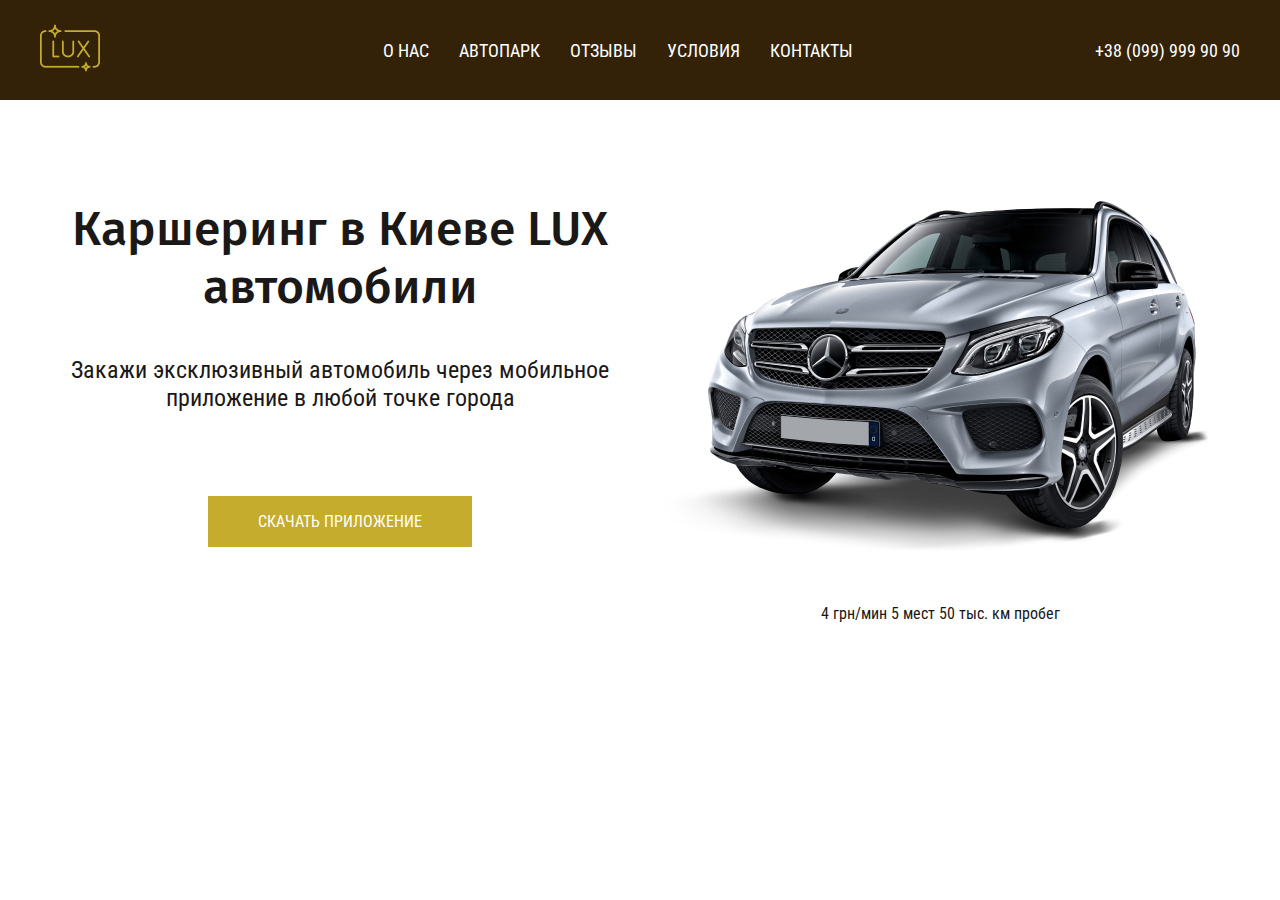
==== html/carsharing.html @ eff776c9 "gg" ====
<!DOCTYPE html>
<html lang="en">
  <head>
    <meta charset="utf-8" />
    <meta name="viewport" content="width=device-width, initial-scale=1" />
    <!--<link
    href="https://cdn.jsdelivr.net/npm/bootstrap@5.0.0-beta3/dist/css/bootstrap.min.css"
    rel="stylesheet"
    integrity="sha384-eOJMYsd53ii+scO/bJGFsiCZc+5NDVN2yr8+0RDqr0Ql0h+rP48ckxlpbzKgwra6"
    crossorigin="anonymous"
  />-->

    <link rel="preconnect" href="https://fonts.gstatic.com" />
    <link
      href="https://fonts.googleapis.com/css2?family=Fira+Sans:wght@500&family=Roboto+Condensed&display=swap"
      rel="stylesheet"
    />
    <link href="../css/carsharing_style.css" rel="stylesheet" />
    <title>LUX carsharing</title>
  </head>
  <body>
    <header class="header">
      <div class="container">
        <div class="header__inner">
          <a href="#" class="logo">
            <img src="../img_carsharing/lux logoo.jpg " alt="logo" />
          </a>
          <nav class="navbar">
            <ul class="navbar__list">
              <li class="nav__item">
                <a href="#" class="nav__link">О НАС</a>
              </li>
              <li class="nav__item">
                <a href="#" class="nav__link">АВТОПАРК</a>
              </li>
              <li class="nav__item">
                <a href="#" class="nav__link">ОТЗЫВЫ</a>
              </li>
              <li class="nav__item">
                <a href="#" class="nav__link">УСЛОВИЯ</a>
              </li>
              <li class="nav__item">
                <a href="#" class="nav__link">КОНТАКТЫ</a>
              </li>
            </ul>
          </nav>
          <a href="tel:380999999090" class="phone"> +38 (099) 999 90 90 </a>
        </div>
      </div>
    </header>
    <section class="top">
      <div class="container">
        <div class="top__heading">
          <div class="top__content">
            <h1 class="top__title">Каршеринг в Киеве LUX автомобили</h1>
            <p class="top__text">
              Закажи эксклюзивный автомобиль через мобильное приложение в любой
              точке города
            </p>
            <a href="#" class="top-btn-download">Скачать приложение</a>
          </div>
          <div class="top__slider">
              <div class="top__slider-item">
                <img class="top__slider-img"src="../img_carsharing/car_img_slider.jpg" alt="car">
                <p class="top__slider-text">
                    4 грн/мин 5 мест 50 тыс. км пробег
                </p>
              </div>
          </div>
        </div>
      </div>
    </section>
    <!--
    <script
      src="https://cdn.jsdelivr.net/npm/bootstrap@5.0.0-beta3/dist/js/bootstrap.bundle.min.js"
      integrity="sha384-JEW9xMcG8R+pH31jmWH6WWP0WintQrMb4s7ZOdauHnUtxwoG2vI5DkLtS3qm9Ekf"
      crossorigin="anonymous"
    ></script>  
    -->
  </body>
</html>
---- css/carsharing_style.css ----
body{
    margin: 0;
    padding: 0;
    color: #1B1818;
    font-family: 'Roboto Condensed', sans-serif;
    /*font-family: 'Fira Sans', sans-serif;*/
}

*,
:after,
:before{
    box-sizing: border-box;
}

a{
    text-decoration: none;
    color:#FEFEFE;
}

p{
    margin: 0;
    padding: 0;
}

h1,h2,h3,h4,h5,h6{
    margin: 0;
    padding: 0;
    color:#1B1818; 
    font-family: 'Fira Sans', sans-serif;
    font-weight: 500;
}

.container{
    max-width: 1200px;
    margin: 0 auto;
}

/*  Header  */

.header{
    background-color: #332208;
    width: 100%;
}

.header__inner{
    align-items: center;
    display: flex;
    justify-content: space-between;
    height: 100px;
}

.phone{
    font-size: 18px;
    line-height: 21px;
}


/*  Nav  */

.navbar__list{
    display: flex;
}

li{
    list-style: none;
}

.nav__item{
    margin: 0 15px;
}

.nav__link{
    font-size: 18px;
    padding: 5px 0; 
}

.nav__link:hover{
    border-bottom: 1px solid #FEFEFE;
}

/*  Top  */

.top__heading{
    width: 100%;
    display: flex;
    margin-top: 50px;
}
/*  Top content  */

.top__content{
    width: 50%;
    text-align: center;
}

.top__title{
   font-size: 48px;
   margin-top: 50px;
}

.top__text{
    font-size: 24px;
    margin: 40px 0 100px 0;
}

.top-btn-download{
    background-color:#C5AC2D;
    font-size: 16px;
    padding:15px 49px;
    text-transform: uppercase;
    line-height: 19px;
    border:1px solid #C5AC2D;
}

.top-btn-download:hover{
    background-color:#FEFEFE;
    color:#C5AC2D;
}

/*  Top slider  */

.top__slider{
    width: 50%;
    text-align: center;
}
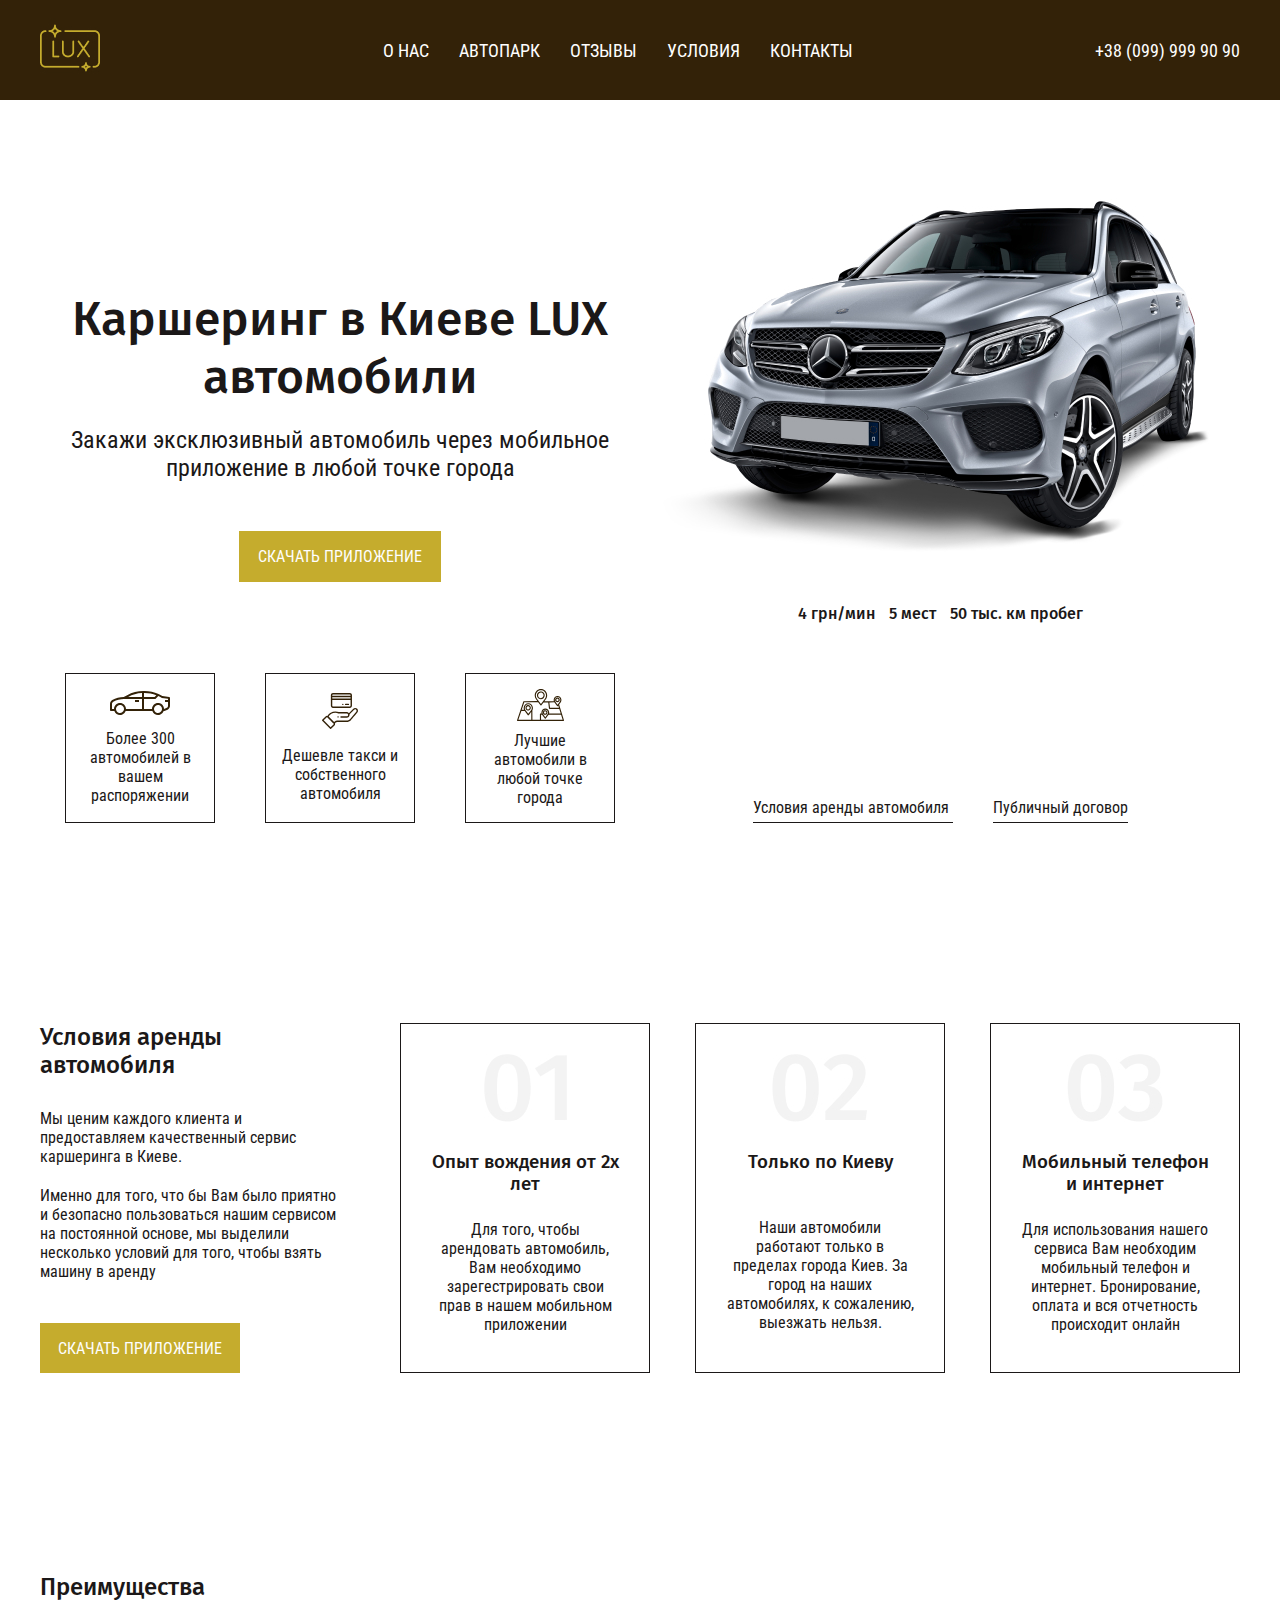
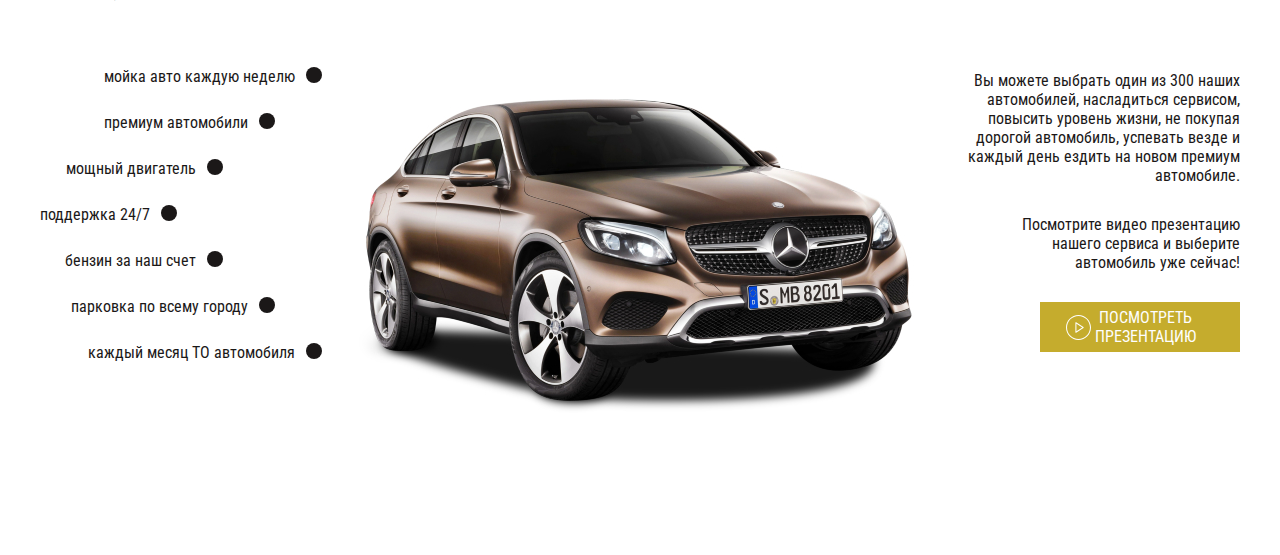
==== commit 35335925: "gg" ====
--- a/html/carsharing.html
+++ b/html/carsharing.html
@@ -63,9 +63,110 @@
               <div class="top__slider-item">
                 <img class="top__slider-img"src="../img_carsharing/car_img_slider.jpg" alt="car">
                 <p class="top__slider-text">
-                    4 грн/мин 5 мест 50 тыс. км пробег
+                    4 грн/мин <span>5 мест</span> 50 тыс. км пробег
                 </p>
               </div>
+          </div>
+        </div>
+        <div class="top__bottom">
+          <div class="top__bottom-blocks">
+            <div class="top__bottom-block">
+              <img src="../img_carsharing/block_logo_car.svg" alt="car_logo">
+              <p class="top__bottom-block-text">
+                Более 300 автомобилей 
+                  в вашем распоряжении
+              </p>
+            </div>
+            <div class="top__bottom-block">
+              <img src="../img_carsharing/block_logo_creditcard.svg" alt="creditcard_logo">
+              <p class="top__bottom-block-text">
+                Дешевле такси 
+                  и собственного автомобиля
+              </p>
+            </div>
+            <div class="top__bottom-block">
+              <img src="../img_carsharing/block_logo_map.svg" alt="map_logo">
+              <p class="top__bottom-block-text">
+                Лучшие автомобили в любой точке города
+              </p>
+            </div>
+          </div>
+          <div class="top__bottom-links">
+            <a href="#" class="top__link">Условия аренды автомобиля </a>
+            <a href="#" class="top__link">Публичный договор</a>
+          </div>
+        </div>
+      </div>
+    </section>
+    <section class="rent">
+      <div class="container">
+        <div class="rent__inner">
+          <div class="rent__content">
+            <h2 class="rent__title">Условия аренды 
+              автомобиля</h2>
+            <p class="rent__text">Мы ценим каждого клиента и предоставляем качественный сервис каршеринга в Киеве.
+            </p>
+            <p class="rent__text rent__text__bottom">Именно для того, что бы Вам было приятно и безопасно пользоваться нашим сервисом на постоянной основе, мы выделили несколько условий для того, чтобы взять машину в аренду</p>
+            <a href="#" class="rent-btn">Скачать приложение</a>
+          </div>
+          <div class="rent__items">
+          <div class="rent__item">
+            <img src="../img_carsharing/01.jpg" alt="01">
+            <h3 class="rent__item-title">Опыт вождения 
+              от 2х лет
+              </h3>
+            <p class="rent__item-text">Для того, чтобы арендовать автомобиль, Вам необходимо зарегестрировать свои прав в нашем мобильном приложении
+            </p>
+          </div>
+          <div class="rent__item rent__item-middle">
+            <img src="../img_carsharing/02.jpg" alt="02">
+            <h3 class="rent__item-title">Только по Киеву
+            </h3>
+            <p class="rent__item-text">Наши автомобили работают только в пределах города Киев.
+              За город на наших автомобилях, к сожалению, выезжать нельзя.</p>
+          </div>
+          <div class="rent__item">
+            <img src="../img_carsharing/03.jpg" alt="03">
+            <h3 class="rent__item-title">Мобильный телефон и интернет</h3>
+            <p class="rent__item-text">Для использования нашего сервиса Вам необходим мобильный телефон и интернет.
+              Бронирование, оплата и вся отчетность происходит онлайн</p>
+          </div>
+        </div>
+        </div>
+      </div>
+    </section>
+    <section class="advantages">
+      <div class="container">
+        <h2 class="advantages__title">Преимущества</h2>
+        <div class="advantages__items">
+          <div class="advantages__item">
+            <ul class="advantages__list">
+              <li class="advantages__list-item">мойка авто каждую неделю
+              </li>
+              <li class="advantages__list-item">премиум автомобили
+              </li>
+              <li class="advantages__list-item">мощный двигатель
+              </li>
+              <li class="advantages__list-item">поддержка 24/7
+              </li>
+              <li class="advantages__list-item">бензин за наш счет
+              </li>
+              <li class="advantages__list-item">парковка по всему городу
+              </li>
+              <li class="advantages__list-item">каждый месяц ТО автомобиля</li>
+            </ul>
+          </div>
+          <div class="advantages__item">
+            <img src="../img_carsharing/Car_advantages.jpg" alt="advantages__car">
+          </div>
+          <div class="advantages__item">
+            <p class="advantages__item-text">Вы можете выбрать один из 300 наших автомобилей, насладиться сервисом, повысить уровень жизни, не покупая дорогой автомобиль, успевать везде и каждый день ездить на новом премиум автомобиле.
+            </p>
+            <p class="advantages__item-text">Посмотрите видео презентацию <br>нашего сервиса и выберите <br>автомобиль уже сейчас!</p>
+            <a href="#" class="advantages-btn">
+              ПОСМОТРЕТЬ<br>
+              ПРЕЗЕНТАЦИЮ
+              </a>
           </div>
         </div>
       </div>
--- a/css/carsharing_style.css
+++ b/css/carsharing_style.css
@@ -4,6 +4,7 @@
     color: #1B1818;
     font-family: 'Roboto Condensed', sans-serif;
     /*font-family: 'Fira Sans', sans-serif;*/
+    font-weight: 400;
 }
 
 *,
@@ -30,6 +31,10 @@
     font-weight: 500;
 }
 
+li{
+    list-style: none;
+}
+
 .container{
     max-width: 1200px;
     margin: 0 auto;
@@ -61,9 +66,7 @@
     display: flex;
 }
 
-li{
-    list-style: none;
-}
+
 
 .nav__item{
     margin: 0 15px;
@@ -79,12 +82,16 @@
 }
 
 /*  Top  */
+.top{
+    padding: 0 0 100px 0;
+}
 
 .top__heading{
     width: 100%;
     display: flex;
-    margin-top: 50px;
-}
+    margin: 50px 0;
+}
+
 /*  Top content  */
 
 .top__content{
@@ -94,26 +101,29 @@
 
 .top__title{
    font-size: 48px;
-   margin-top: 50px;
+   margin-top: 140px;
 }
 
 .top__text{
     font-size: 24px;
-    margin: 40px 0 100px 0;
+    margin: 20px 0 65px 0;
 }
 
 .top-btn-download{
     background-color:#C5AC2D;
     font-size: 16px;
-    padding:15px 49px;
+    padding:15px 18px;
+    width: 200px;
+    height: 50px;
     text-transform: uppercase;
-    line-height: 19px;
-    border:1px solid #C5AC2D;
+    border:1px solid transparent;
+    transition: all .3s;
 }
 
 .top-btn-download:hover{
     background-color:#FEFEFE;
     color:#C5AC2D;
+    border:1px solid #C5AC2D;
 }
 
 /*  Top slider  */
@@ -121,4 +131,247 @@
 .top__slider{
     width: 50%;
     text-align: center;
-}+}
+
+.top__slider-item span{
+    margin:0  10px;
+}
+
+.top__slider-text{
+    font-family: 'Fira Sans', sans-serif;
+    font-weight: 500;
+    font-size: 16px;
+}
+
+/*  Top bottom  */
+
+.top__bottom{
+    width: 100%;
+    display: flex;
+    justify-content: space-between;
+    align-items: flex-end;
+}
+
+.top__bottom-blocks{
+    width: 50%;
+    display: flex;
+    justify-content: space-around;
+}
+
+.top__bottom-block{
+    border:1px solid #1B1818;
+    display: flex;
+    flex-direction: column;
+    align-items: center;
+    width:150px;
+    height: 150px;
+    text-align: center;
+    justify-content: space-around;
+    padding:10px;
+    transition: all .3s;
+    cursor: pointer;
+}
+
+.top__bottom-block:hover{
+    transform: scale(1.25);
+}
+
+.top__bottom-links{
+    width: 50%;
+    text-align: center;
+    height: 100%;
+    margin-bottom: 6px;
+}
+
+.top__link{
+    border-bottom:1px solid #1B1818;
+    padding-bottom: 5px;
+    color:#1B1818;
+    margin: 0 20px;
+    font-size: 16px;
+}
+
+/*  Rent  */
+
+.rent{
+    padding: 100px 0;
+}
+
+.rent__inner{
+    width: 100%;
+    display: flex;
+    justify-content: space-between;
+}
+
+.rent__content{
+    text-align: left;
+    width: 25%;
+    position: relative;
+}
+
+.rent__title{
+    margin-bottom: 30px;
+}
+
+.rent__text{
+    font-size: 16px;
+    margin-bottom: 20px;
+}
+
+.rent-btn{
+    background-color:#C5AC2D;
+    font-size: 16px;
+    padding:15px 0;
+    width: 200px;
+    height: 50px;
+    text-align: center;
+    text-transform: uppercase;
+    border:1px solid transparent;
+    position: absolute;
+    left: 0;
+    bottom: 0;
+    transition: all .3s;
+}
+
+.rent-btn:hover{
+    background-color:#FEFEFE;
+    color:#C5AC2D;
+    border:1px solid #C5AC2D;
+}
+
+.rent__items{
+    display: flex;
+    justify-content: space-between;
+    width: 70%;
+    margin-left: 50px;
+}
+
+.rent__item{
+    width: 250px;
+    height: 350px;
+    text-align: center;
+    padding:30px 30px 40px 30px;
+    border:1px solid #1B1818;
+    transition: all .3s;
+}
+
+.rent__item:hover{
+    transform: scale(1.25);
+}
+
+.rent__item-middle .rent__item-title{
+    margin: 25px 0 45px 0;
+}
+
+.rent__item-text{
+    margin-bottom: 35px;
+}
+
+.rent__item-title{
+    margin: 25px 0 25px 0;
+}
+
+/*  Advantages  */
+
+.advantages{
+    padding: 100px 0;
+}
+
+.advantages__title{
+    margin-bottom: 50px;
+}
+
+.advantages__items{
+    display: flex;
+    justify-content: space-between;
+}
+
+.advantages__item:nth-child(3){
+    position: relative;
+    max-width: 300px;
+}
+
+.advantages__item-text{
+    text-align: right;
+}
+
+.advantages__item-text:first-child{
+    margin: 20px 0 30px 0;
+}
+
+.advantages__item-text:nth-child(2){
+    margin-bottom: 30px;
+}
+
+.advantages-btn{
+    background-color:#C5AC2D;
+    font-size: 16px;
+    width: 200px;
+    height: 50px;
+    padding:5px 0 0 10px;
+    text-align: center;
+    text-transform: uppercase;
+    vertical-align: middle;
+    border:1px solid transparent;
+    position: absolute;
+    right: 0;
+    transition: all .3s;
+    align-items: center;
+}
+
+.advantages-btn:hover{
+    background-color:#FEFEFE;
+    color:#C5AC2D;
+    border:1px solid #C5AC2D;
+}
+
+.advantages-btn:before{
+    content:'';
+    position: absolute;
+    width: 25px;
+    height: 25px;
+    background-image: url(../img_carsharing/PLAY_logo.svg);
+    top: 12px;
+    left:25px;
+}
+
+.advantages__list{
+    padding: 0;
+}
+
+.advantages__list-item{
+    position: relative;
+    margin-bottom: 27px;
+    padding-right: 27px;
+    text-align: right;
+}
+
+.advantages__list-item:after{
+    content:'';
+    position: absolute;
+    right: 0;
+    width: 16px;
+    height: 16px;
+    border-radius: 50%;
+    background-color:#1B1818;
+}
+
+.advantages__list-item:nth-child(1),
+.advantages__list-item:nth-child(7){
+    margin-right: 13px;
+}
+
+.advantages__list-item:nth-child(2),
+.advantages__list-item:nth-child(6){
+    margin-right: 60px;
+}
+
+.advantages__list-item:nth-child(3),
+.advantages__list-item:nth-child(5){
+    margin-right: 112px;
+}
+
+.advantages__list-item:nth-child(4){
+    margin-right: 158px;
+}
+
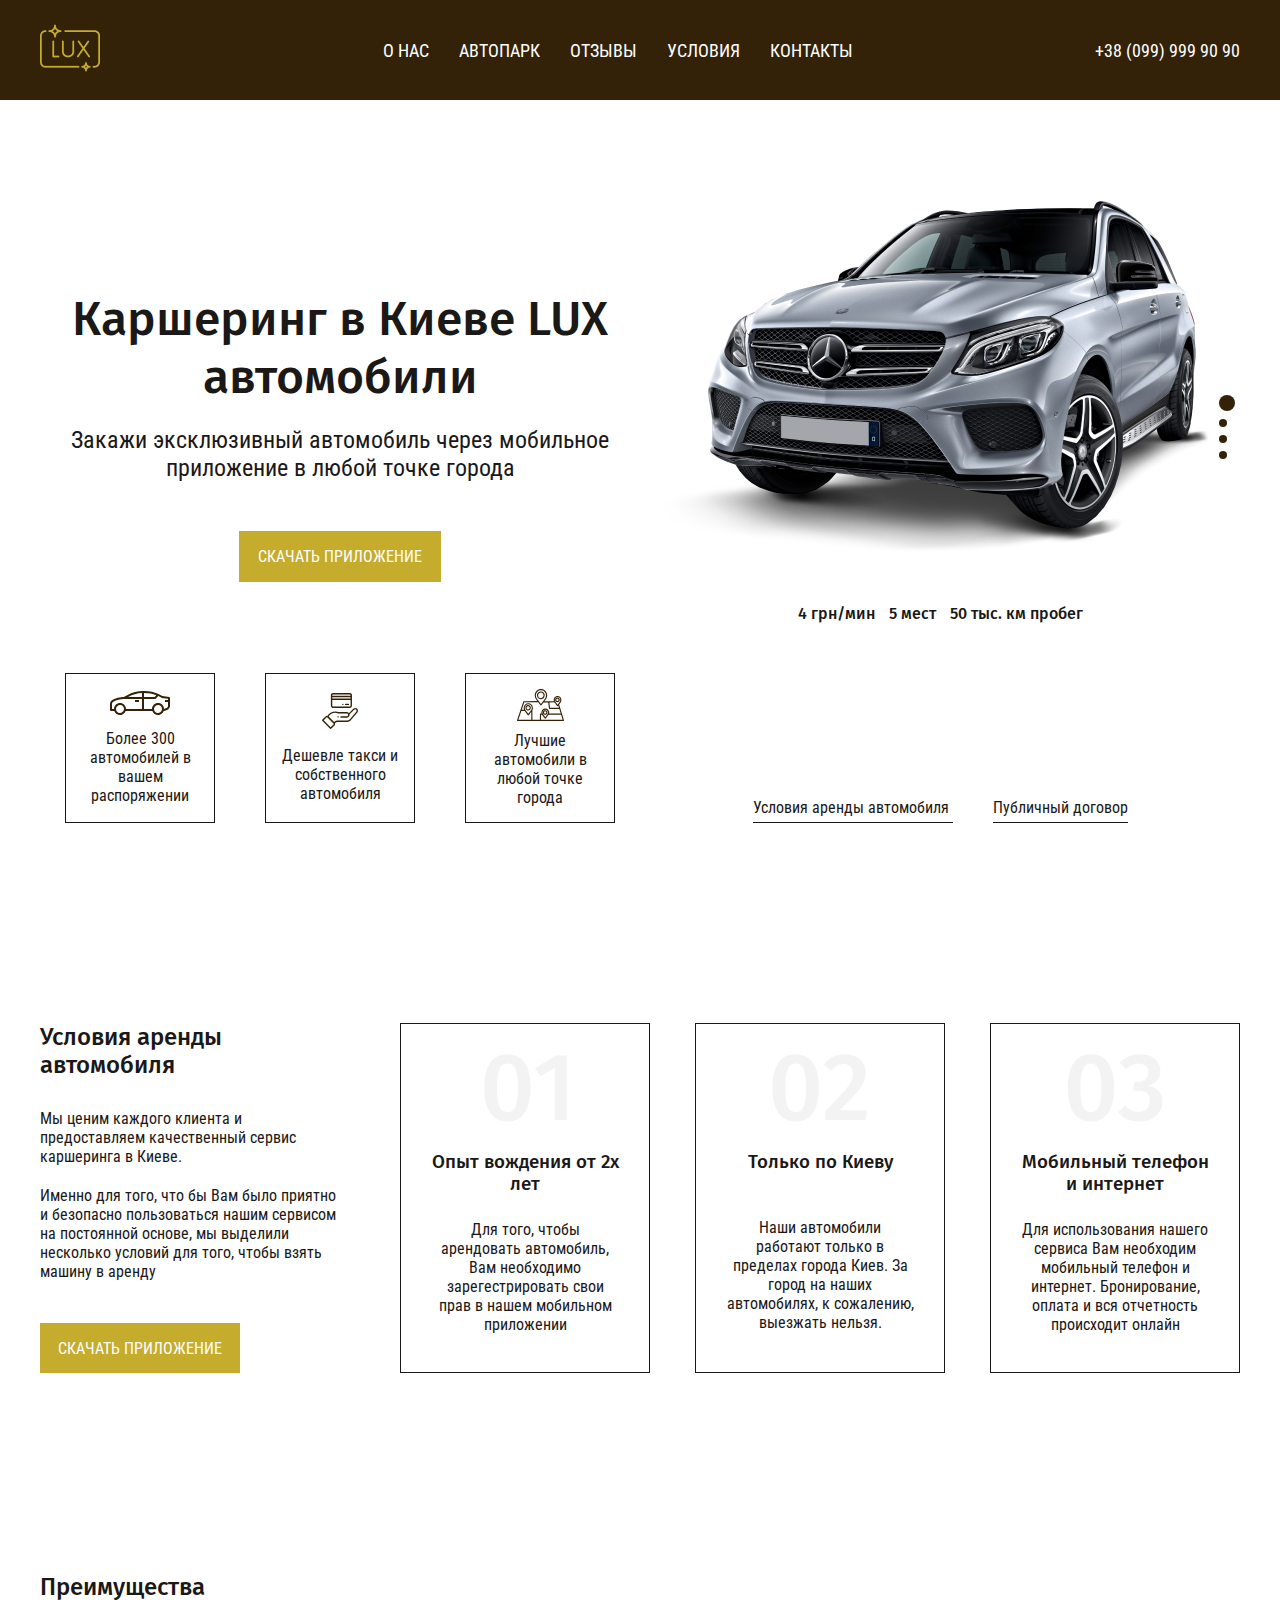
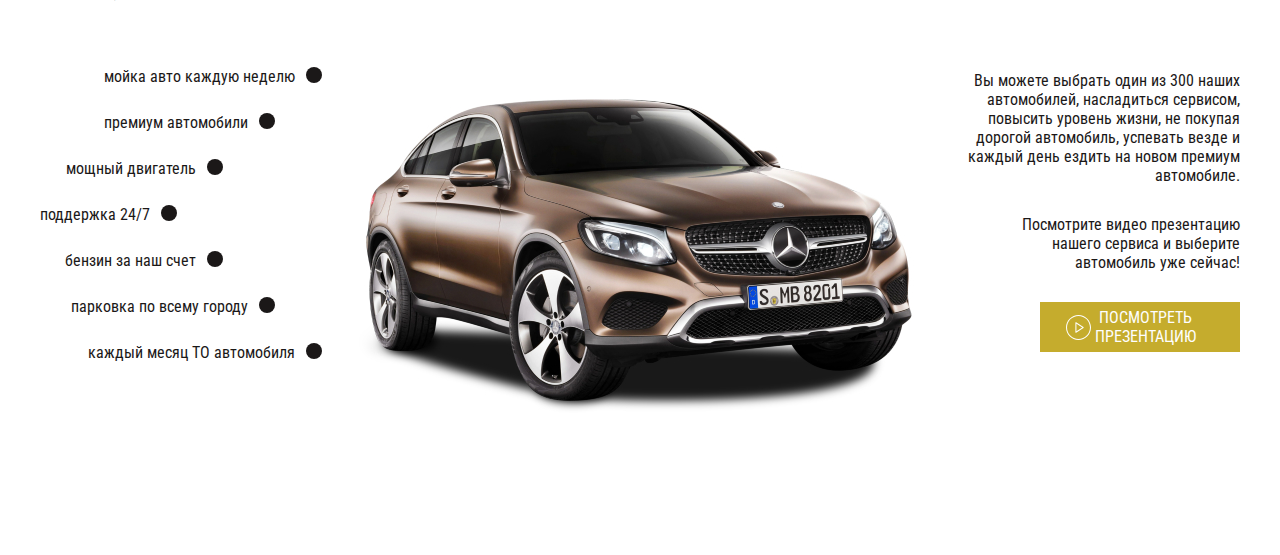
==== commit d1921b9f: "learnt slider" ====
--- a/html/carsharing.html
+++ b/html/carsharing.html
@@ -60,32 +60,75 @@
             <a href="#" class="top-btn-download">Скачать приложение</a>
           </div>
           <div class="top__slider">
-              <div class="top__slider-item">
-                <img class="top__slider-img"src="../img_carsharing/car_img_slider.jpg" alt="car">
-                <p class="top__slider-text">
-                    4 грн/мин <span>5 мест</span> 50 тыс. км пробег
-                </p>
-              </div>
+            <div class="top__slider__inner">
+              <div class="top__slider-item">
+                <img
+                  class="top__slider-img"
+                  src="../img_carsharing/car_img_slider.jpg"
+                  alt="car"
+                />
+                <p class="top__slider-text">
+                  4 грн/мин <span>5 мест</span> 50 тыс. км пробег
+                </p>
+              </div>
+              <div class="top__slider-item">
+                <img
+                  class="top__slider-img"
+                  src="../img_carsharing/Car_girl.jpg"
+                  alt="car"
+                />
+                <p class="top__slider-text">
+                  5 грн/мин <span>5 мест</span> 50 тыс. км пробег
+                </p>
+              </div>
+              <div class="top__slider-item">
+                <img
+                  class="top__slider-img"
+                  src="../img_carsharing/car_img_slider.jpg"
+                  alt="car"
+                />
+                <p class="top__slider-text">
+                  6 грн/мин <span>5 мест</span> 50 тыс. км пробег
+                </p>
+              </div>
+              <div class="top__slider-item">
+                <img
+                  class="top__slider-img"
+                  src="../img_carsharing/Car_girl.jpg"
+                  alt="car"
+                />
+                <p class="top__slider-text">
+                  7 грн/мин <span>5 мест</span> 50 тыс. км пробег
+                </p>
+              </div>
+              <div class="dots">
+                <div class="dot" onclick="currentSlide(1)"></div>
+                <div class="dot" onclick="currentSlide(2)"></div>
+                <div class="dot" onclick="currentSlide(3)"></div>
+                <div class="dot" onclick="currentSlide(4)"></div>
+              </div>
+            </div>
           </div>
         </div>
         <div class="top__bottom">
           <div class="top__bottom-blocks">
             <div class="top__bottom-block">
-              <img src="../img_carsharing/block_logo_car.svg" alt="car_logo">
+              <img src="../img_carsharing/block_logo_car.svg" alt="car_logo" />
               <p class="top__bottom-block-text">
-                Более 300 автомобилей 
-                  в вашем распоряжении
+                Более 300 автомобилей в вашем распоряжении
               </p>
             </div>
             <div class="top__bottom-block">
-              <img src="../img_carsharing/block_logo_creditcard.svg" alt="creditcard_logo">
+              <img
+                src="../img_carsharing/block_logo_creditcard.svg"
+                alt="creditcard_logo"
+              />
               <p class="top__bottom-block-text">
-                Дешевле такси 
-                  и собственного автомобиля
+                Дешевле такси и собственного автомобиля
               </p>
             </div>
             <div class="top__bottom-block">
-              <img src="../img_carsharing/block_logo_map.svg" alt="map_logo">
+              <img src="../img_carsharing/block_logo_map.svg" alt="map_logo" />
               <p class="top__bottom-block-text">
                 Лучшие автомобили в любой точке города
               </p>
@@ -102,36 +145,45 @@
       <div class="container">
         <div class="rent__inner">
           <div class="rent__content">
-            <h2 class="rent__title">Условия аренды 
-              автомобиля</h2>
-            <p class="rent__text">Мы ценим каждого клиента и предоставляем качественный сервис каршеринга в Киеве.
-            </p>
-            <p class="rent__text rent__text__bottom">Именно для того, что бы Вам было приятно и безопасно пользоваться нашим сервисом на постоянной основе, мы выделили несколько условий для того, чтобы взять машину в аренду</p>
+            <h2 class="rent__title">Условия аренды автомобиля</h2>
+            <p class="rent__text">
+              Мы ценим каждого клиента и предоставляем качественный сервис
+              каршеринга в Киеве.
+            </p>
+            <p class="rent__text rent__text__bottom">
+              Именно для того, что бы Вам было приятно и безопасно пользоваться
+              нашим сервисом на постоянной основе, мы выделили несколько условий
+              для того, чтобы взять машину в аренду
+            </p>
             <a href="#" class="rent-btn">Скачать приложение</a>
           </div>
           <div class="rent__items">
-          <div class="rent__item">
-            <img src="../img_carsharing/01.jpg" alt="01">
-            <h3 class="rent__item-title">Опыт вождения 
-              от 2х лет
-              </h3>
-            <p class="rent__item-text">Для того, чтобы арендовать автомобиль, Вам необходимо зарегестрировать свои прав в нашем мобильном приложении
-            </p>
-          </div>
-          <div class="rent__item rent__item-middle">
-            <img src="../img_carsharing/02.jpg" alt="02">
-            <h3 class="rent__item-title">Только по Киеву
-            </h3>
-            <p class="rent__item-text">Наши автомобили работают только в пределах города Киев.
-              За город на наших автомобилях, к сожалению, выезжать нельзя.</p>
-          </div>
-          <div class="rent__item">
-            <img src="../img_carsharing/03.jpg" alt="03">
-            <h3 class="rent__item-title">Мобильный телефон и интернет</h3>
-            <p class="rent__item-text">Для использования нашего сервиса Вам необходим мобильный телефон и интернет.
-              Бронирование, оплата и вся отчетность происходит онлайн</p>
-          </div>
-        </div>
+            <div class="rent__item">
+              <img src="../img_carsharing/01.jpg" alt="01" />
+              <h3 class="rent__item-title">Опыт вождения от 2х лет</h3>
+              <p class="rent__item-text">
+                Для того, чтобы арендовать автомобиль, Вам необходимо
+                зарегестрировать свои прав в нашем мобильном приложении
+              </p>
+            </div>
+            <div class="rent__item rent__item-middle">
+              <img src="../img_carsharing/02.jpg" alt="02" />
+              <h3 class="rent__item-title">Только по Киеву</h3>
+              <p class="rent__item-text">
+                Наши автомобили работают только в пределах города Киев. За город
+                на наших автомобилях, к сожалению, выезжать нельзя.
+              </p>
+            </div>
+            <div class="rent__item">
+              <img src="../img_carsharing/03.jpg" alt="03" />
+              <h3 class="rent__item-title">Мобильный телефон и интернет</h3>
+              <p class="rent__item-text">
+                Для использования нашего сервиса Вам необходим мобильный телефон
+                и интернет. Бронирование, оплата и вся отчетность происходит
+                онлайн
+              </p>
+            </div>
+          </div>
         </div>
       </div>
     </section>
@@ -141,32 +193,35 @@
         <div class="advantages__items">
           <div class="advantages__item">
             <ul class="advantages__list">
-              <li class="advantages__list-item">мойка авто каждую неделю
-              </li>
-              <li class="advantages__list-item">премиум автомобили
-              </li>
-              <li class="advantages__list-item">мощный двигатель
-              </li>
-              <li class="advantages__list-item">поддержка 24/7
-              </li>
-              <li class="advantages__list-item">бензин за наш счет
-              </li>
-              <li class="advantages__list-item">парковка по всему городу
-              </li>
+              <li class="advantages__list-item">мойка авто каждую неделю</li>
+              <li class="advantages__list-item">премиум автомобили</li>
+              <li class="advantages__list-item">мощный двигатель</li>
+              <li class="advantages__list-item">поддержка 24/7</li>
+              <li class="advantages__list-item">бензин за наш счет</li>
+              <li class="advantages__list-item">парковка по всему городу</li>
               <li class="advantages__list-item">каждый месяц ТО автомобиля</li>
             </ul>
           </div>
           <div class="advantages__item">
-            <img src="../img_carsharing/Car_advantages.jpg" alt="advantages__car">
+            <img
+              src="../img_carsharing/Car_advantages.jpg"
+              alt="advantages__car"
+            />
           </div>
           <div class="advantages__item">
-            <p class="advantages__item-text">Вы можете выбрать один из 300 наших автомобилей, насладиться сервисом, повысить уровень жизни, не покупая дорогой автомобиль, успевать везде и каждый день ездить на новом премиум автомобиле.
-            </p>
-            <p class="advantages__item-text">Посмотрите видео презентацию <br>нашего сервиса и выберите <br>автомобиль уже сейчас!</p>
+            <p class="advantages__item-text">
+              Вы можете выбрать один из 300 наших автомобилей, насладиться
+              сервисом, повысить уровень жизни, не покупая дорогой автомобиль,
+              успевать везде и каждый день ездить на новом премиум автомобиле.
+            </p>
+            <p class="advantages__item-text">
+              Посмотрите видео презентацию <br />нашего сервиса и выберите
+              <br />автомобиль уже сейчас!
+            </p>
             <a href="#" class="advantages-btn">
-              ПОСМОТРЕТЬ<br>
+              ПОСМОТРЕТЬ<br />
               ПРЕЗЕНТАЦИЮ
-              </a>
+            </a>
           </div>
         </div>
       </div>
@@ -178,5 +233,6 @@
       crossorigin="anonymous"
     ></script>  
     -->
+    <script src="../js/script.js"></script>
   </body>
 </html>
--- a/css/carsharing_style.css
+++ b/css/carsharing_style.css
@@ -141,6 +141,39 @@
     font-family: 'Fira Sans', sans-serif;
     font-weight: 500;
     font-size: 16px;
+}
+
+.top__slider__inner{
+    position: relative;
+}
+
+.dots{
+   position: absolute; 
+   right: 0;
+   top: 50%;
+   display: flex;
+   flex-direction: column;
+}
+
+.dot{
+    display: inline-block;
+    width: 8px;
+    height: 8px;
+    background-color: #332208;
+    margin: 8px 5px 0 0;
+    border-radius: 50%;
+    transition: all .3s;
+    cursor: pointer;
+}
+
+.top__slider-item{
+    display: none;
+    transition: all .3s;
+}
+
+.active , .dot:hover{
+    width: 16px;
+    height: 16px;
 }
 
 /*  Top bottom  */
@@ -375,3 +408,5 @@
     margin-right: 158px;
 }
 
+/*  Reviews  */
+
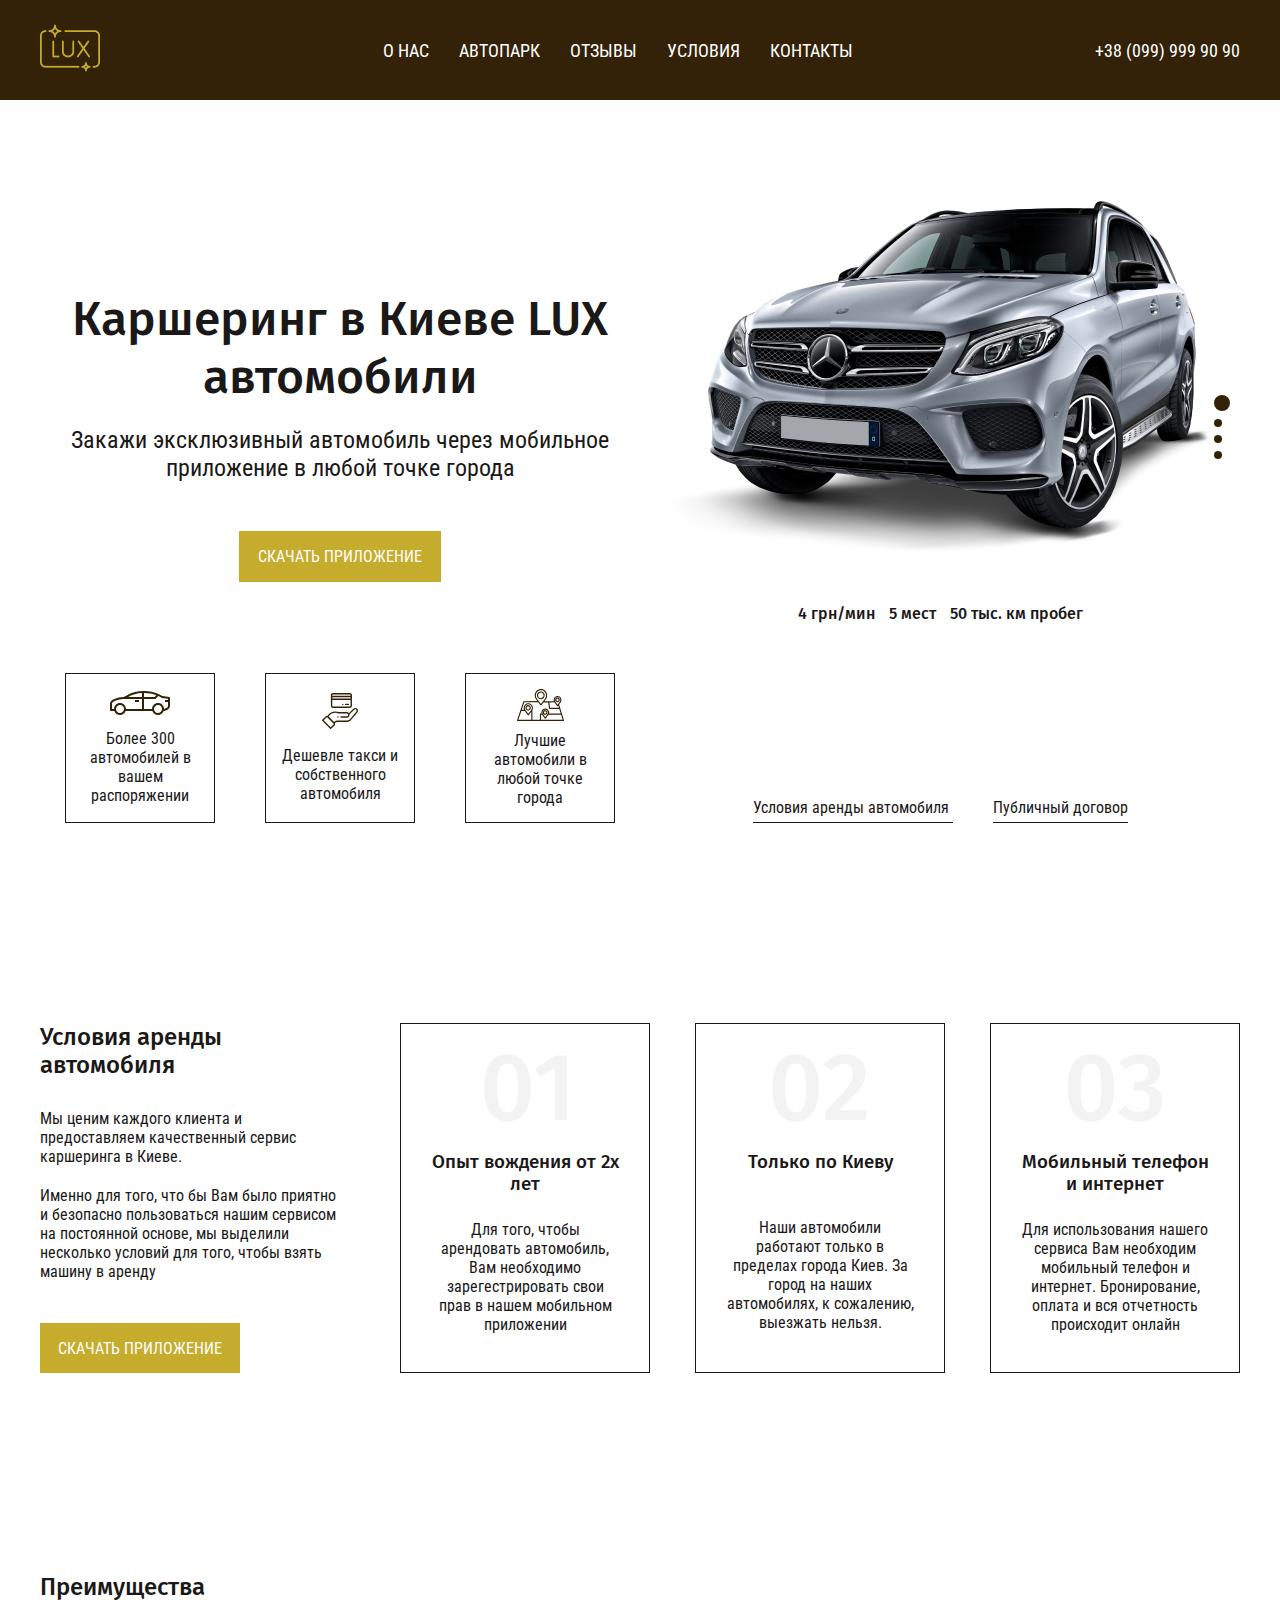
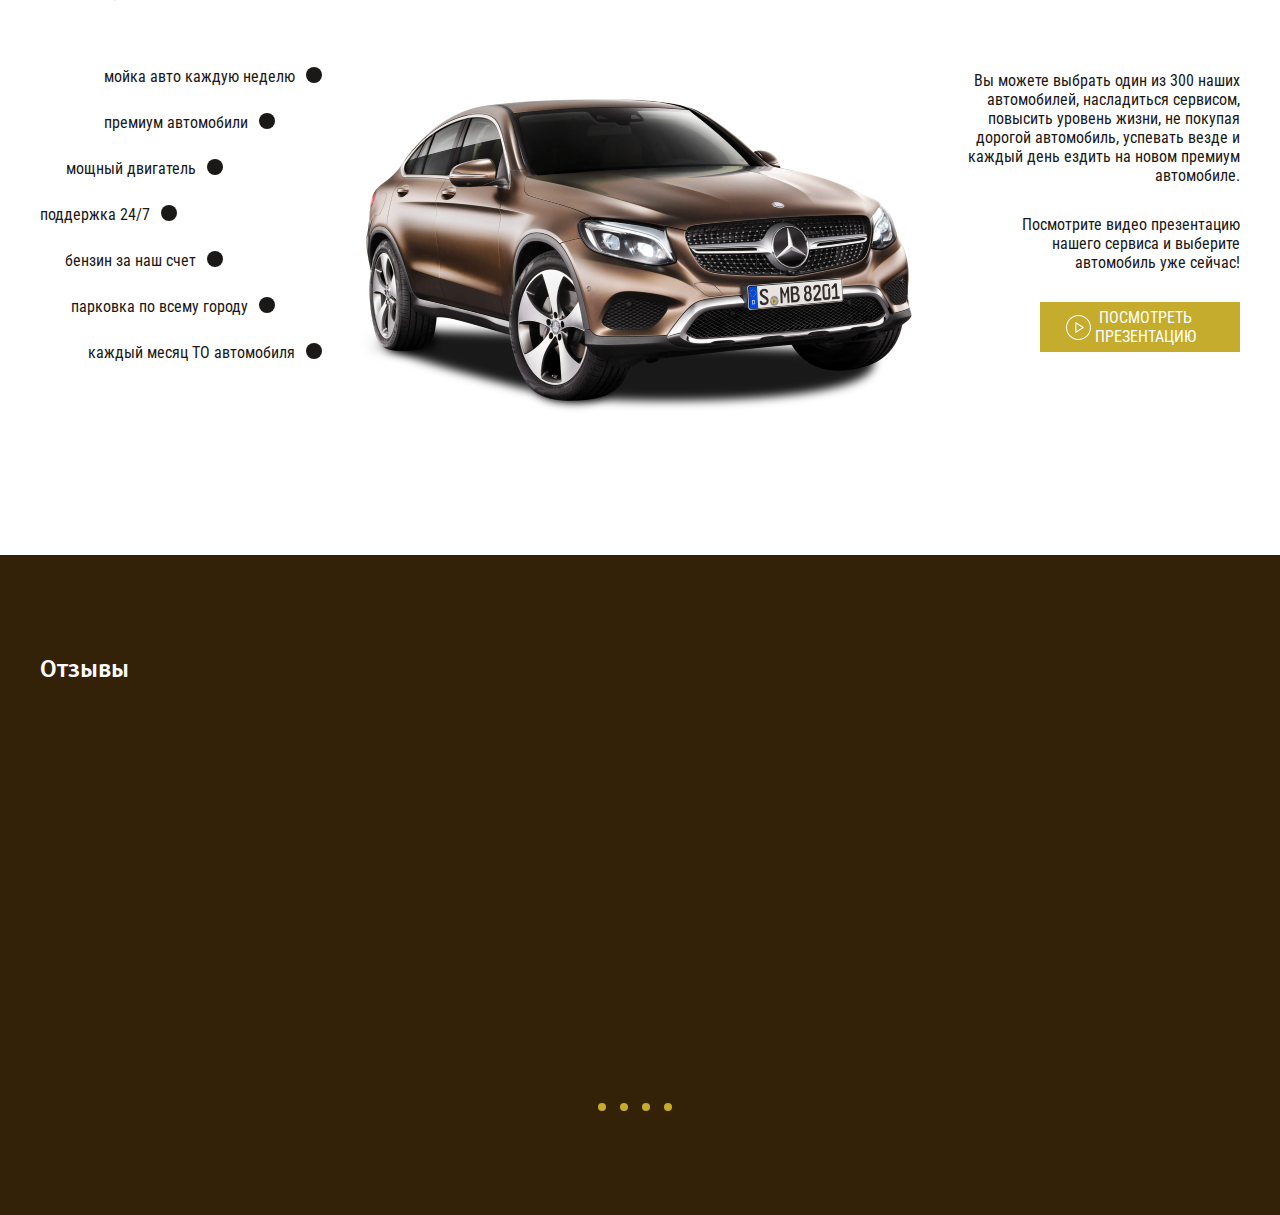
==== commit 540e426a: "gg" ====
--- a/html/carsharing.html
+++ b/html/carsharing.html
@@ -101,11 +101,11 @@
                   7 грн/мин <span>5 мест</span> 50 тыс. км пробег
                 </p>
               </div>
-              <div class="dots">
-                <div class="dot" onclick="currentSlide(1)"></div>
-                <div class="dot" onclick="currentSlide(2)"></div>
-                <div class="dot" onclick="currentSlide(3)"></div>
-                <div class="dot" onclick="currentSlide(4)"></div>
+              <div class="top__slider-dots">
+                <div class="top__slider-dot" onclick="currentSlide(1)"></div>
+                <div class="top__slider-dot" onclick="currentSlide(2)"></div>
+                <div class="top__slider-dot" onclick="currentSlide(3)"></div>
+                <div class="top__slider-dot" onclick="currentSlide(4)"></div>
               </div>
             </div>
           </div>
@@ -226,6 +226,86 @@
         </div>
       </div>
     </section>
+    <section class="reviews">
+      <div class="container">
+        <div class="reviews__inner">
+          <h2 class="reviews__title">Отзывы</h2>
+          <div class="reviews__slider">
+            <div class="review__slider-inner">
+              <div class="reviews__slider-item">
+                <h2 class="review__author">Михаил, 28 лет</h2>
+                <p class="review__text">
+                  Очень рад, что Вы есть! Пока еще бэху купить не могу, но
+                  покататься взять - это отличная возможность! Такое ощущение, что
+                  у меня личный огромный автопарк элитных тачек)))
+                </p>
+              </div>
+              <div class="reviews__slider-item">
+                <h2 class="review__author">Инна, 35 лет</h2>
+                <p class="review__text">
+                  Очень радует Ваш сервис. Встречаю ВИП клиентов всегда только на
+                  Ваших машинах. Удобно, что расчет по минутам, это экономит
+                  бюджет компании.
+                </p>
+              </div>
+              <div class="reviews__slider-item">
+                <h2 class="review__author">Игорь, 25 лет</h2>
+                <p class="review__text">
+                  Ребята, Вы ТОПЧИК! Брал машину на свидание, покатал девушку, она
+                  в восторге, я доволен, все счастливы)
+                </p>
+              </div>
+              <div class="reviews__slider-item">
+                <h2 class="review__author">Марина, 30 лет</h2>
+                <p class="review__text">
+                  Люблю Ваш сервис. Не люблю такси. В приложении быстро нахожу
+                  машину поблизости. Всегда чистая, свежая, приятно садиться в
+                  нее. До работы или на шопинг еду с комфортом.
+                </p>
+              </div>
+              <div class="reviews__slider-item">
+                <h2 class="review__author">Григорий, 45 лет</h2>
+                <p class="review__text">
+                  Люблю Ваш сервис. Не люблю такси. В приложении быстро нахожу
+                  машину поблизости. Всегда чистая, свежая, приятно садиться в
+                  нее. До работы или на шопинг еду с комфортом.
+                </p>
+              </div>
+              <div class="reviews__slider-item">
+                <h2 class="review__author">Мария, 31 лет</h2>
+                <p class="review__text">
+                  Люблю Ваш сервис. Не люблю такси. В приложении быстро нахожу
+                  машину поблизости. Всегда чистая, свежая, приятно садиться в
+                  нее. До работы или на шопинг еду с комфортом.
+                </p>
+              </div>
+              <div class="reviews__slider-item">
+                <h2 class="review__author">Наталья, 25 лет</h2>
+                <p class="review__text">
+                  Люблю Ваш сервис. Не люблю такси. В приложении быстро нахожу
+                  машину поблизости. Всегда чистая, свежая, приятно садиться в
+                  нее. До работы или на шопинг еду с комфортом.
+                </p>
+              </div>
+              <div class="reviews__slider-item">
+                <h2 class="review__author">Владимир, 21 лет</h2>
+                <p class="review__text">
+                  Люблю Ваш сервис. Не люблю такси. В приложении быстро нахожу
+                  машину поблизости. Всегда чистая, свежая, приятно садиться в
+                  нее. До работы или на шопинг еду с комфортом.
+                </p>
+              </div>
+            </div>
+            <div class="reviews__slider-dots">
+              <div class="reviews__slider-dot" onclick="currentSlide(1)"></div>
+              <div class="reviews__slider-dot" onclick="currentSlide(2)"></div>
+              <div class="reviews__slider-dot" onclick="currentSlide(3)"></div>
+              <div class="reviews__slider-dot" onclick="currentSlide(4)"></div>
+            </div>
+          </div>
+        </div>
+      </div>
+    </section>
     <!--
     <script
       src="https://cdn.jsdelivr.net/npm/bootstrap@5.0.0-beta3/dist/js/bootstrap.bundle.min.js"
--- a/css/carsharing_style.css
+++ b/css/carsharing_style.css
@@ -147,7 +147,7 @@
     position: relative;
 }
 
-.dots{
+.top__slider-dots{
    position: absolute; 
    right: 0;
    top: 50%;
@@ -155,12 +155,12 @@
    flex-direction: column;
 }
 
-.dot{
+.top__slider-dot{
     display: inline-block;
     width: 8px;
     height: 8px;
     background-color: #332208;
-    margin: 8px 5px 0 0;
+    margin: 8px 10px 0 0;
     border-radius: 50%;
     transition: all .3s;
     cursor: pointer;
@@ -171,7 +171,7 @@
     transition: all .3s;
 }
 
-.active , .dot:hover{
+.active , .top__slider-dot:hover,.reviews__slider-dot:hover{
     width: 16px;
     height: 16px;
 }
@@ -410,3 +410,71 @@
 
 /*  Reviews  */
 
+.reviews{
+    width: 100%;
+    background-color:#332208;
+    padding: 100px 0;
+
+}
+
+.reviews__inner{
+    position: relative;
+    color:#FEFEFE;
+}
+
+.reviews__title{
+    position: absolute;
+    top: 0;
+    left: 0;
+    color:#FEFEFE;
+    text-transform: none;
+}
+
+.reviews__slider{
+    width: 100%;
+    padding-top:100px ;
+    position: relative;
+
+}
+
+.review__slider-inner{
+    display: flex;
+    justify-content: space-between;
+    height: 360px;
+}
+
+.reviews__slider-item{
+    width: 270px;
+    height: 300px;
+    border:1px solid #C5AC2D;
+    padding: 45px 30px;
+    text-align: center;
+    transition: all .3s;
+    display: none;
+}
+
+.reviews__slider-item:hover{
+    transform: scale(1.25);
+}
+.review__author{
+    margin-bottom: 45px;
+    color:#FEFEFE;
+}
+
+.reviews__slider-dots{
+    position: absolute;
+    bottom: 0;
+    left: 50%;
+    transform: translate(-50%, 0);
+}
+
+.reviews__slider-dot{
+     display: inline-block;
+     width: 8px;
+     height: 8px;
+     background-color: #C5AC2D;
+     margin: 8px 10px 0 0;
+     border-radius: 50%;
+     transition: all .3s;
+     cursor: pointer;
+ }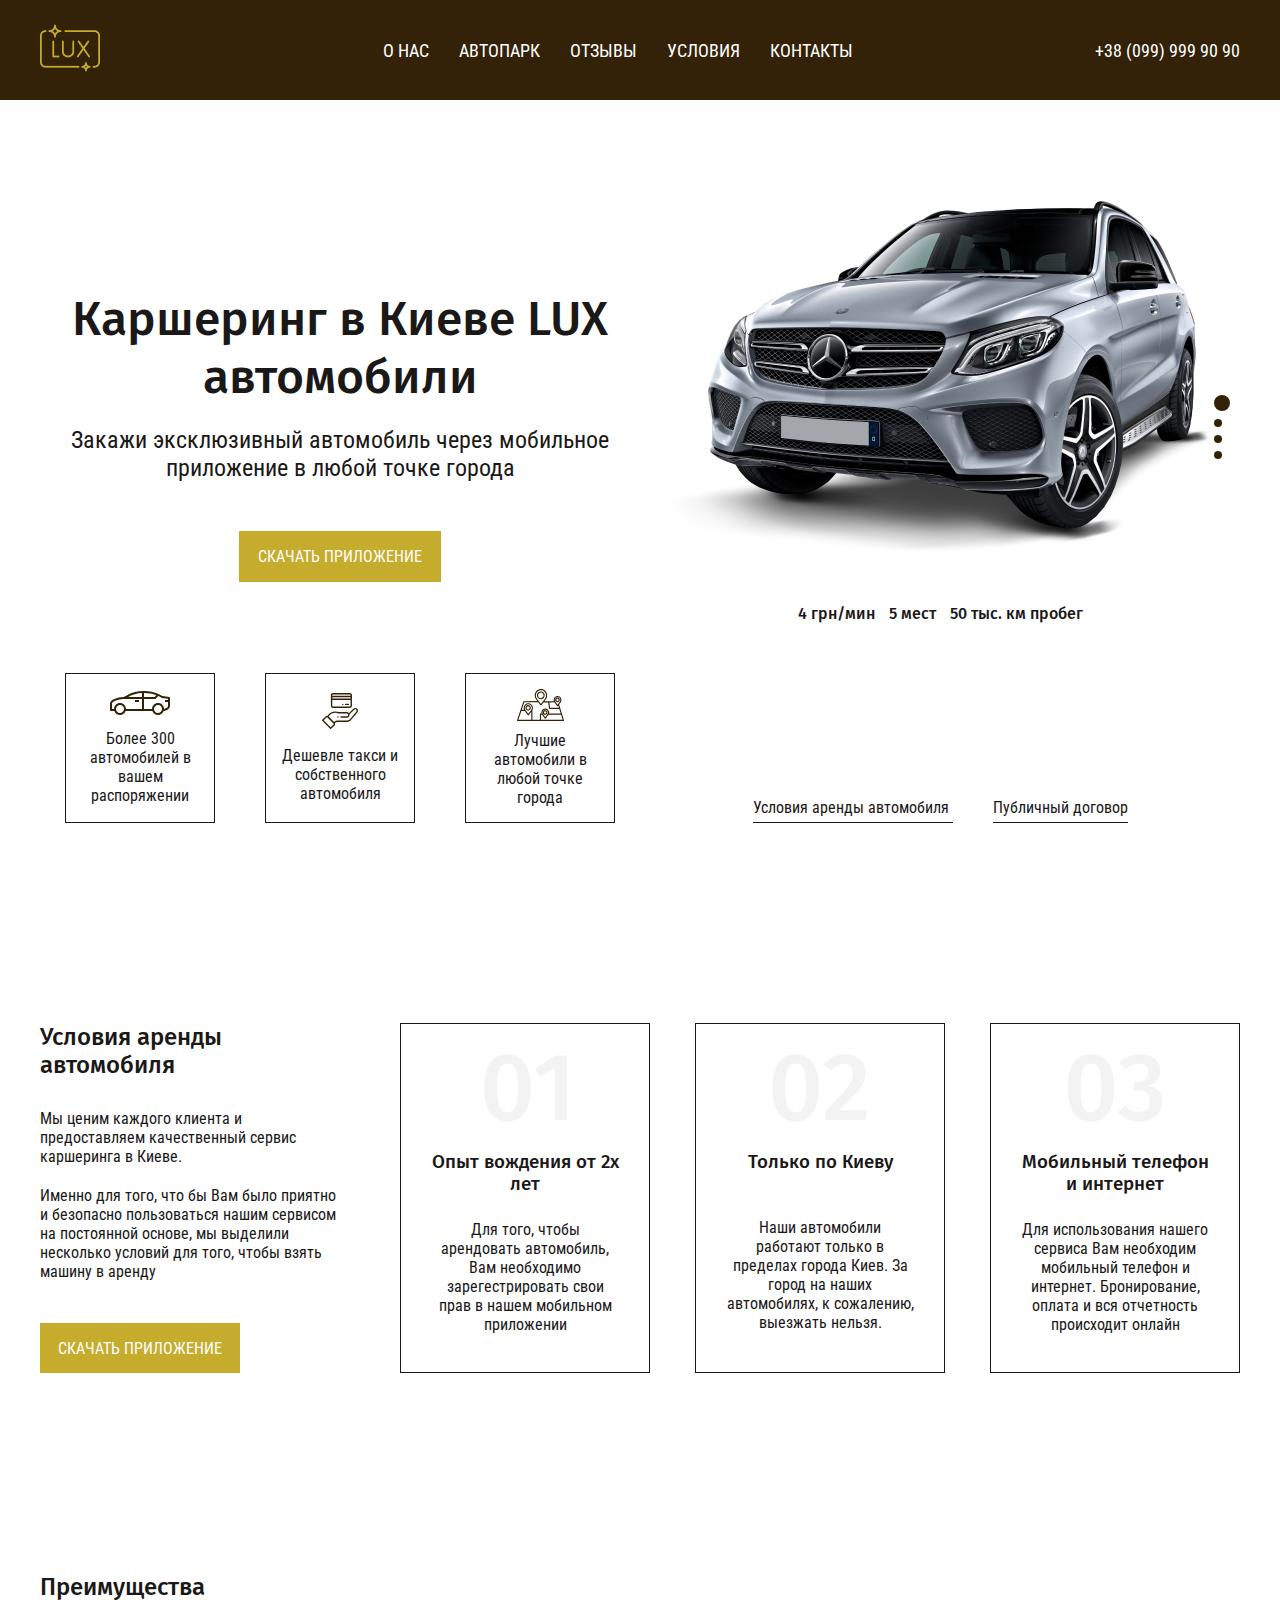
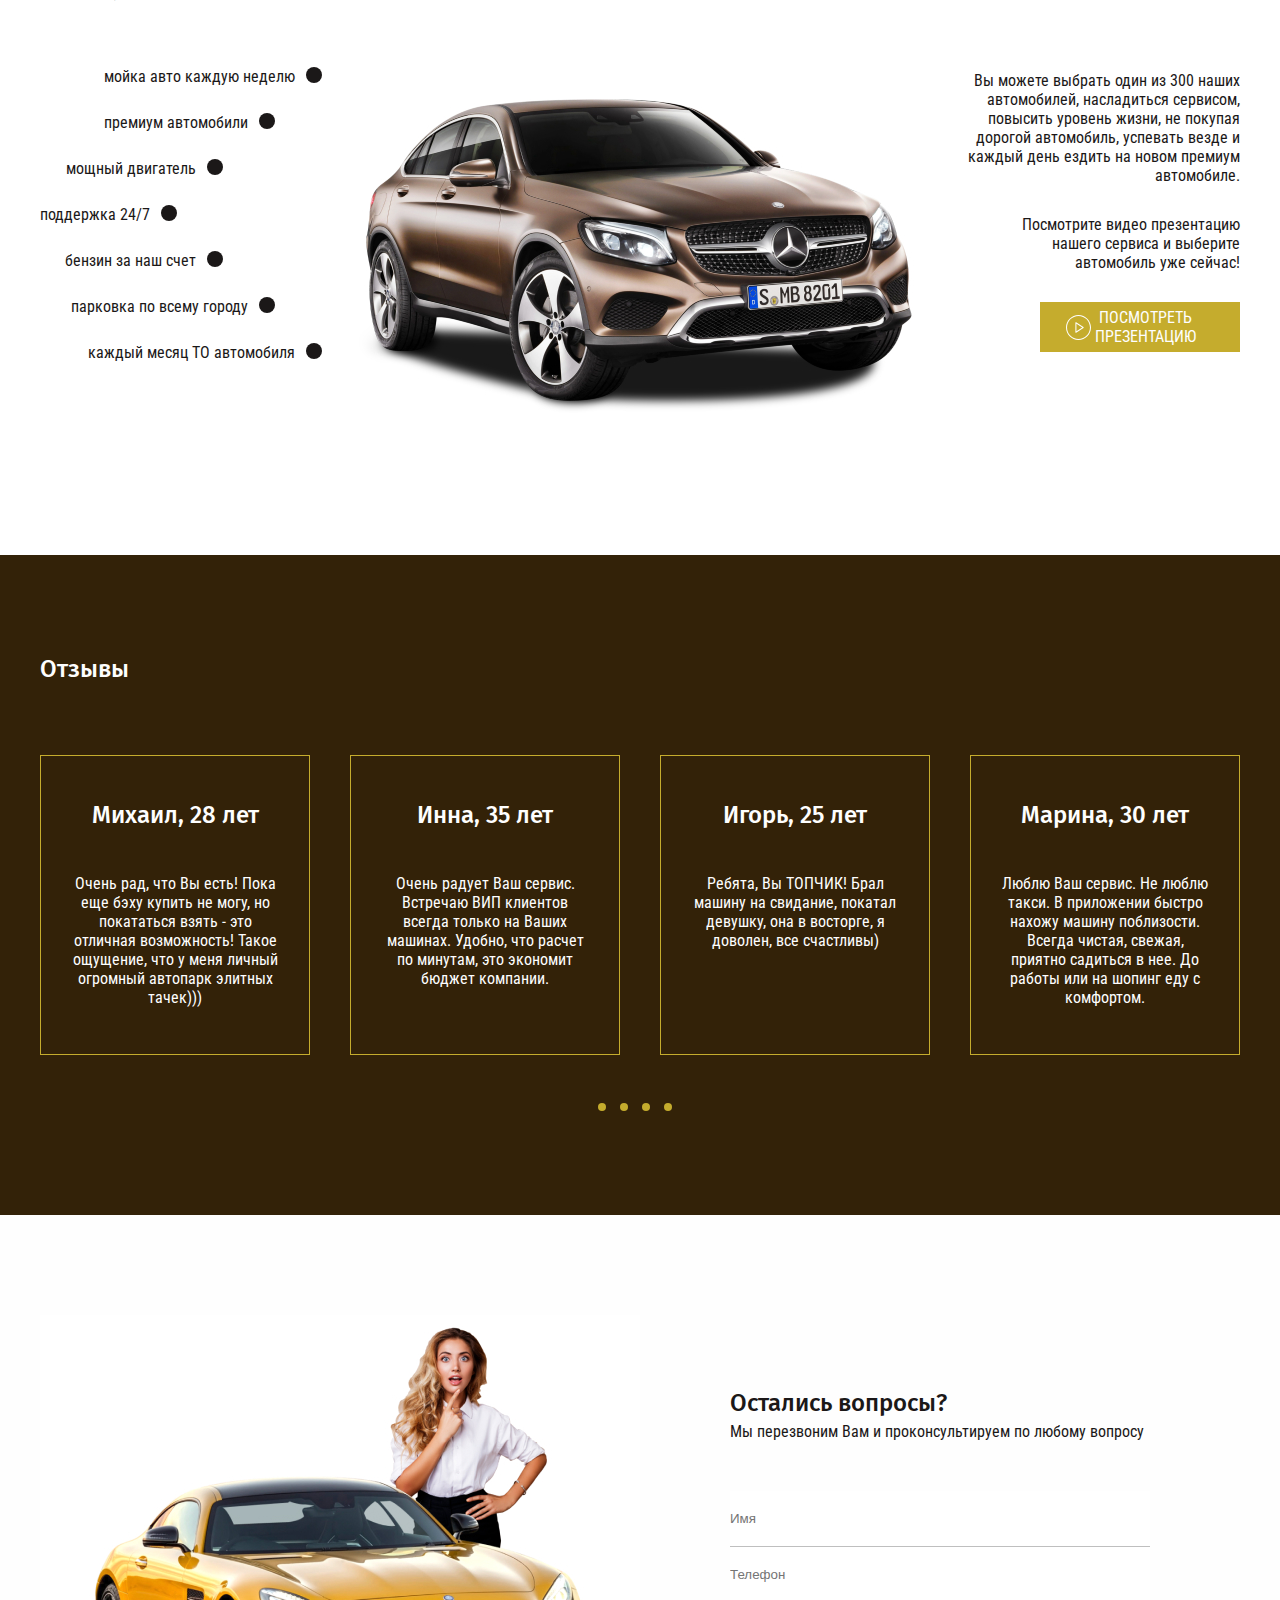
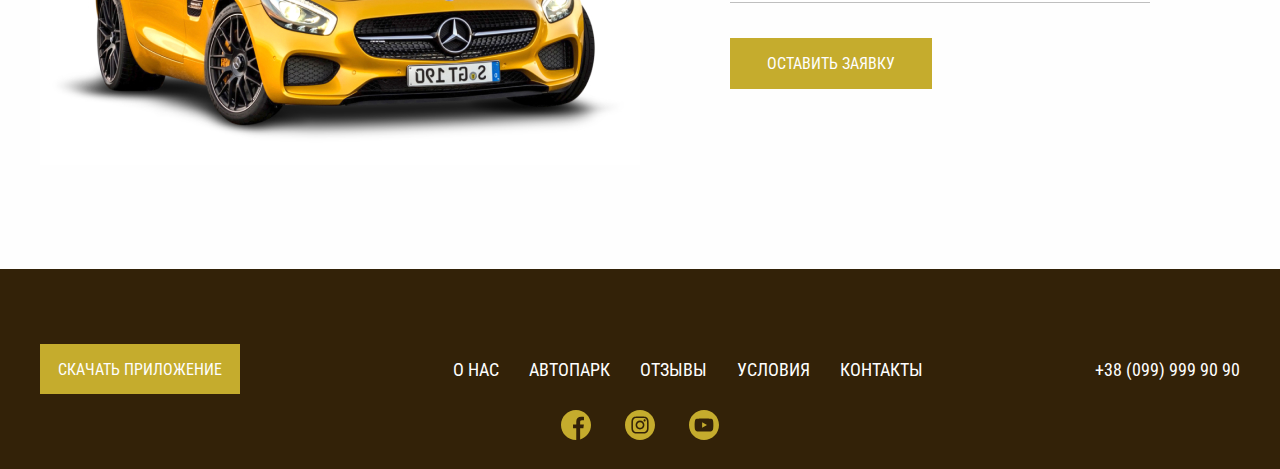
==== commit 998aa638: "desktop ready" ====
--- a/html/carsharing.html
+++ b/html/carsharing.html
@@ -3,12 +3,6 @@
   <head>
     <meta charset="utf-8" />
     <meta name="viewport" content="width=device-width, initial-scale=1" />
-    <!--<link
-    href="https://cdn.jsdelivr.net/npm/bootstrap@5.0.0-beta3/dist/css/bootstrap.min.css"
-    rel="stylesheet"
-    integrity="sha384-eOJMYsd53ii+scO/bJGFsiCZc+5NDVN2yr8+0RDqr0Ql0h+rP48ckxlpbzKgwra6"
-    crossorigin="anonymous"
-  />-->
 
     <link rel="preconnect" href="https://fonts.gstatic.com" />
     <link
@@ -263,6 +257,7 @@
                   нее. До работы или на шопинг еду с комфортом.
                 </p>
               </div>
+              <!--
               <div class="reviews__slider-item">
                 <h2 class="review__author">Григорий, 45 лет</h2>
                 <p class="review__text">
@@ -296,6 +291,7 @@
                 </p>
               </div>
             </div>
+            -->
             <div class="reviews__slider-dots">
               <div class="reviews__slider-dot" onclick="currentSlide(1)"></div>
               <div class="reviews__slider-dot" onclick="currentSlide(2)"></div>
@@ -306,13 +302,60 @@
         </div>
       </div>
     </section>
-    <!--
-    <script
-      src="https://cdn.jsdelivr.net/npm/bootstrap@5.0.0-beta3/dist/js/bootstrap.bundle.min.js"
-      integrity="sha384-JEW9xMcG8R+pH31jmWH6WWP0WintQrMb4s7ZOdauHnUtxwoG2vI5DkLtS3qm9Ekf"
-      crossorigin="anonymous"
-    ></script>  
-    -->
+    <section class="feedback">
+      <div class="container">
+        <div class="feedback__inner">
+          <div class="feedback__image">
+            <img src="../img_carsharing/Car_girl.jpg" alt="">
+          </div>
+          <form class="feedback__form">
+            <h2 class="feedback__form-title">
+              Остались вопросы?
+            </h2>
+            <p class="feedback__form-text">
+              Мы перезвоним Вам и проконсультируем по любому вопросу
+            </p>
+            <input type="text" class="feedback__form-input" placeholder="Имя">
+            <input type="text" class="feedback__form-input" placeholder="Телефон">
+            <a class="feedback__btn">ОСТАВИТЬ ЗАЯВКУ</a>
+          </form>
+        </div>
+      </div>
+    </section>
+    <footer class="footer">
+      <div class="container">
+        <div class="footer__inner">
+          <a href="#" class="footer-btn">
+            Скачать приложение
+          </a>
+          <nav class="navbar">
+            <ul class="navbar__list">
+              <li class="nav__item">
+                <a href="#" class="nav__link">О НАС</a>
+              </li>
+              <li class="nav__item">
+                <a href="#" class="nav__link">АВТОПАРК</a>
+              </li>
+              <li class="nav__item">
+                <a href="#" class="nav__link">ОТЗЫВЫ</a>
+              </li>
+              <li class="nav__item">
+                <a href="#" class="nav__link">УСЛОВИЯ</a>
+              </li>
+              <li class="nav__item">
+                <a href="#" class="nav__link">КОНТАКТЫ</a>
+              </li>
+            </ul>
+          </nav>
+          <a href="tel:380999999090" class="phone"> +38 (099) 999 90 90 </a>
+          <div class="footer__logo-block">
+            <a href="#" class="footer__logo"><img src="../img_carsharing/facebook_logo.svg" alt=""></a>
+            <a href="#" class="footer__logo"><img src="../img_carsharing/instagram_logo.svg" alt=""></a>
+            <a href="#" class="footer__logo"><img src="../img_carsharing/youtube_logo.svg" alt=""></a>
+          </div>
+        </div>
+      </div>
+    </footer>
     <script src="../js/script.js"></script>
   </body>
 </html>
--- a/css/carsharing_style.css
+++ b/css/carsharing_style.css
@@ -66,8 +66,6 @@
     display: flex;
 }
 
-
-
 .nav__item{
     margin: 0 15px;
 }
@@ -82,6 +80,8 @@
 }
 
 /*  Top  */
+
+
 .top{
     padding: 0 0 100px 0;
 }
@@ -92,7 +92,9 @@
     margin: 50px 0;
 }
 
+
 /*  Top content  */
+
 
 .top__content{
     width: 50%;
@@ -126,7 +128,9 @@
     border:1px solid #C5AC2D;
 }
 
+
 /*  Top slider  */
+
 
 .top__slider{
     width: 50%;
@@ -450,7 +454,6 @@
     padding: 45px 30px;
     text-align: center;
     transition: all .3s;
-    display: none;
 }
 
 .reviews__slider-item:hover{
@@ -477,4 +480,116 @@
      border-radius: 50%;
      transition: all .3s;
      cursor: pointer;
- }+}
+
+
+ /*  Feedback  */
+
+
+.feedback{
+     background-color: #FEFEFE;
+     padding: 100px 0;
+ }
+
+.feedback__inner{
+     display: flex;
+ }
+
+.feedback__image{
+     width: 50%;
+ }
+
+.feedback__form{
+     width: 50%;
+     text-align: left;
+     padding: 74px 90px;
+ }
+
+.feedback__form-text{
+    margin: 5px 0 50px 0;
+ }
+
+.feedback__form-input{
+    display: block;
+    width: 100%;
+    padding: 20px 0;
+    border: none;
+    border-bottom: 1px solid rgba(0, 0, 0, 0.25);
+ }
+
+ .feedback__form-input + .feedback__form-input{
+    margin-bottom: 50px;
+ }
+
+.feedback__btn{
+    background-color:#C5AC2D;
+    font-size: 16px;
+    width: 200px;
+    height: 50px;
+    text-align: center;
+    text-transform: uppercase;
+    vertical-align: middle;
+    border:1px solid transparent;
+    transition: all .3s;
+    align-items: center;
+    padding:15px 36px;
+}
+
+.feedback__btn:hover{
+    background-color:#FEFEFE;
+    color:#C5AC2D;
+    border:1px solid #C5AC2D;
+}
+
+
+ /*  Footer  */
+
+
+ .footer{
+    background-color: #332208;
+    width: 100%;
+}
+
+.footer__inner{
+    align-items: center;
+    display: flex;
+    justify-content: space-between;
+    height: 200px;
+    flex-wrap: wrap;
+    position: relative;
+}
+
+.footer__logo-block{
+    width: 100%;
+    text-align: center;
+    position: absolute;
+    bottom:25px;
+}
+
+.footer__logo{
+    margin: 0 15px;
+}
+
+.footer-btn{
+    background-color:#C5AC2D;
+    font-size: 16px;
+    padding:15px 0;
+    width: 200px;
+    height: 50px;
+    text-align: center;
+    text-transform: uppercase;
+    border:1px solid transparent;
+    transition: all .3s;
+}
+
+.footer-btn:hover{
+    background-color:#FEFEFE;
+    color:#C5AC2D;
+    border:1px solid #C5AC2D;
+}
+
+
+ /*  Media  */
+
+
+ 